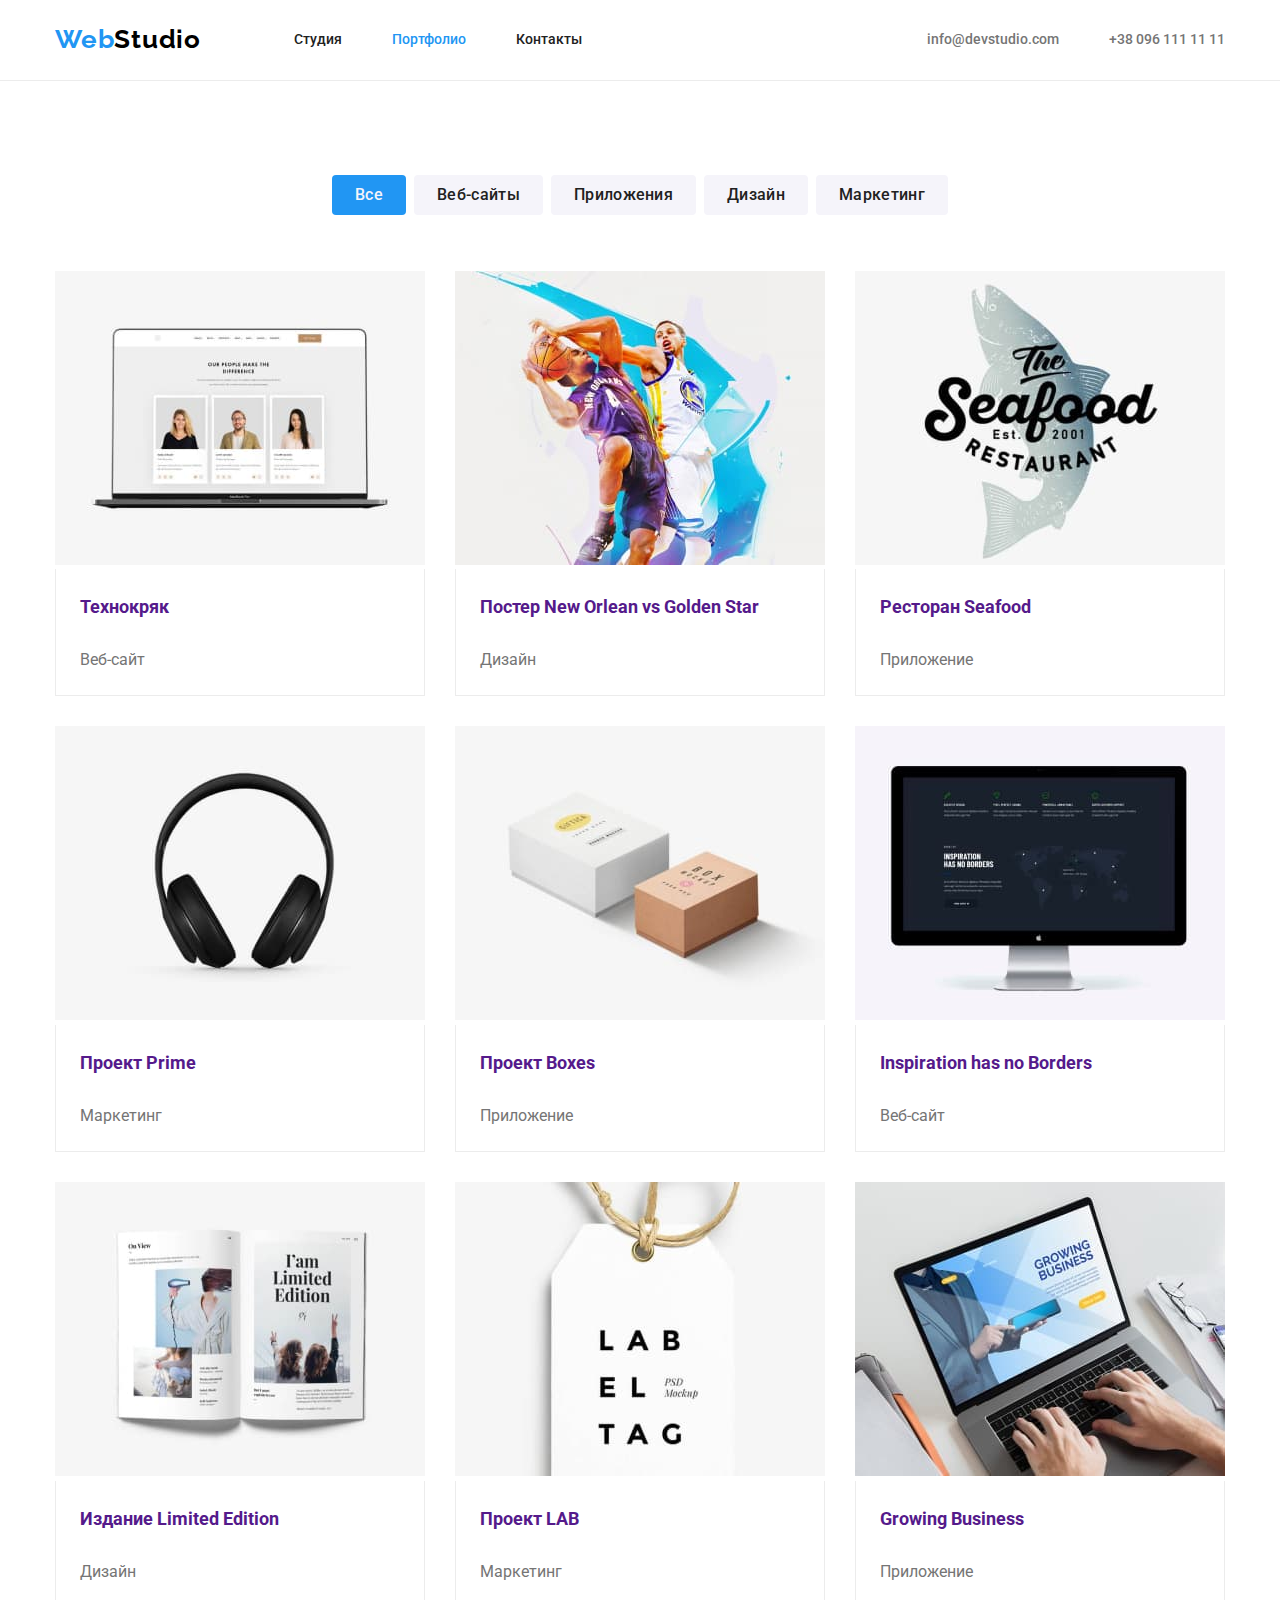
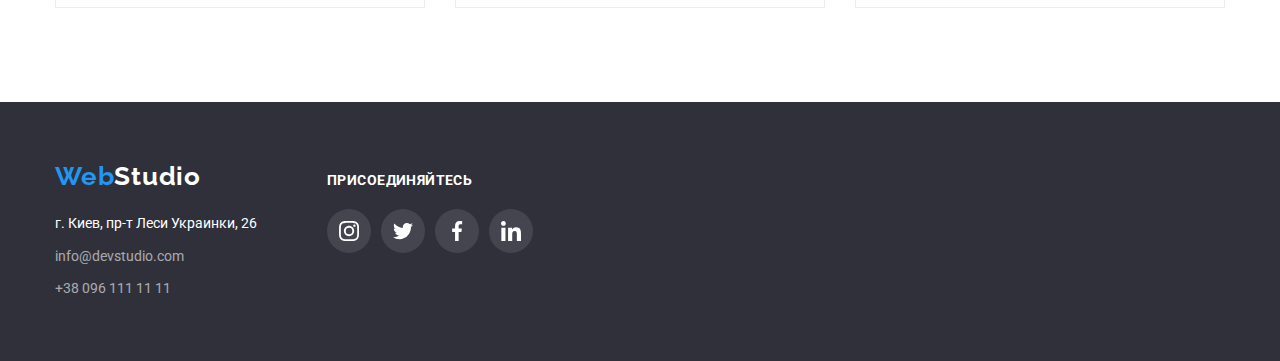
==== portfolio.html @ d3544915 "add and edit html and css" ====
<!DOCTYPE html>
<html lang="en">

<head>
    <meta charset="UTF-8">
    <meta http-equiv="X-UA-Compatible" content="IE=edge">
    <meta name="viewport" content="width=device-width, initial-scale=1.0">
    <title>Portfolio</title>
    <link
        href="https://fonts.googleapis.com/css2?family=Raleway:wght@700&family=Roboto:wght@400;500;700;900&display=swap"
        rel="stylesheet">
        <link rel="stylesheet" href="https://cdnjs.cloudflare.com/ajax/libs/modern-normalize/1.1.0/modern-normalize.min.css">
    <link rel="stylesheet" href="./css/styles.css">
</head>

<body>
    <!--site header-->
    <header class="page-header">
        <div class="container main-header">
            <nav class="nav-header">
                <a href="/" class="logo"> <span class="logo-web">Web</span>Studio </a>
                <ul class="site-nav list">
                    <li class="item"> <a href="./index.html" class="link "> Студия</a> </li>
                    <li class="item"> <a href="./portfolio.html" class="link current"> Портфолио</a> </li>
                    <li class="item"> <a href="" class="link"> Контакты</a> </li>
                </ul>
            </nav>
            <ul class="auth-nav list">
                <li class="item"> <a href="mailto:info@devstudio.com" class="link"> info@devstudio.com </a> </li>
                <li class="item"><a href="tel:+380961111111" class="link"> +38 096 111 11 11 </a> </li>
            </ul>
        </div>
    </header>

    <main>       
        <section class="our-works">
            <div class="container">
            <h1 class="name">наши работы</h1>
            <ul class="buttons-works list">
                <li class="btn"><button type="button" class="item first">Все</button></li>
                <li class="btn"><button type="button" class="item secondary">Веб-сайты</button></li>
                <li class="btn"><button type="button" class="item secondary">Приложения</button></li>
                <li class="btn"><button type="button" class="item secondary">Дизайн</button></li>
                <li class="btn"><button type="button" class="item secondary">Маркетинг</button></li>
            </ul>
                <ul class="works list">
                    <li class="item"> 
                        <a href="" class="work-link"><img src="./images/technocryak.jpg" alt="фото на мониторе ноутбука" width="370">
                        <div class="form"> 
                            <h3 class="title">Технокряк</h3>
                        <p class="description">Веб-сайт</p></a>
                    </div>
                    </li>
                    <li class="item">
                        <a href="" class="work-link"> <img src="./images/neworlean.jpg" alt="два баскетболиста" width="370">
                        <div class="form">  
                        <h3 class="title">Постер New Orlean vs Golden Star</h3>
                        <p class="description">Дизайн</p> </a>
                    </div>
                    </li>
                    <li class="item"> 
                        <a href="" class="work-link"><img src="./images/seafood.jpg" alt="логотип ресторана" width="370">
                        <div class="form">  
                        <h3 class="title">Ресторан Seafood</h3>
                        <p class="description">Приложение</p></a>
                    </div>
                    </li>
                    <li class="item">
                        <a href="" class="work-link"><img src="./images/prime.jpg" alt="наушники" width="370">
                        <div class="form">                        
                            <h3 class="title">Проект Prime</h3>
                        <p class="description">Маркетинг</p></a> 
                    </div>
                    </li>
                    <li class="item"> 
                        <a href="" class="work-link"><img src="./images/boxes.jpg" alt="два коробка" width="370">
                        <div class="form">  
                        <h3 class="title">Проект Boxes</h3>
                        <p class="description">Приложение</p></a>
                    </div>
                    </li>
                    <li class="item"> 
                        <a href="" class="work-link"><img src="./images/inspiration.jpg" alt="изображение сайта на мониторе"
                            width="370">
                            <div class="form">    
                            <h3 class="title">Inspiration has no Borders</h3>
                        <p class="description">Веб-сайт</p></a>
                    </div>
                    </li>
                    <li class="item"> 
                        <a href="" class="work-link"><img src="./images/limited.jpg" alt="раскрытая книга" width="370">
                        <div class="form"> 
                        <h3 class="title">Издание Limited Edition</h3>
                        <p class="description">Дизайн</p></a>
                    </div>
                    </li>
                    <li class="item"> 
                        <a href="" class="work-link"><img src="./images/lab.jpg" alt="бирка" width="370">
                        <div class="form">   
                        <h3 class="title">Проект LAB</h3>
                        <p class="description">Маркетинг</p></a> 
                    </div>
                    </li>
                    <li class="item"> 
                        <a href="" class="work-link"><img src="./images/growing.jpg" alt="работа на ноутбуке" width="370">
                        <div class="form">  
                        <h3 class="title">Growing Business</h3>
                        <p class="description">Приложение</p></a>
                    </div>
                    </li>
                </ul>
        </div>
        </section>
    </main>
    <!--footer-->
    <footer class="information">
        <div class="container footer-contacts">
                  <div> <a href="/" class="logo-footer"> Web<span class="logo-studio">Studio </span></a>
                            <address class="contacts">
                    <p class="address">г. Киев, пр-т Леси Украинки, 26</p>
                    <ul class="address-list">
                        <li class="mail-tel"> <a href="mailto:info@example.com" class="link"> info@devstudio.com </a> </li>
                        <li class="mail-tel"> <a href="tel:+380961111111" class="link"> +38 096 111 11 11 </a></li>
                    </ul>
                </address>  
             </div>         
        <div class="footer-social-main">
            <a href="" class="invite">ПРИСОЕДИНЯЙТЕСЬ</a>
        <div class="footer-social">
             <ul class="footer-social-list"> 
               <li class="footer-social-item">
                <a href="" class="footer-social-link">
                    <svg class="social-icon" width="20" height="20"> 
                        <use href="./images/icons.svg#icon-instagram"></use>
                    </svg>
                </a>
               </li>
               <li class="footer-social-item">
                <a href="" class="footer-social-link">
                    <svg class="social-icon" width="20" height="20"> 
                        <use href="./images/icons.svg#icon-twitter"></use>
                    </svg>
                </a>
            </li>
            <li class="footer-social-item">
                <a href="" class="footer-social-link">
                    <svg class="social-icon" width="20" height="20"> 
                        <use href="./images/icons.svg#icon-facebook"></use>
                    </svg>
                </a>
            </li>
            <li class="footer-social-item">
                <a href="" class="footer-social-link">
                    <svg class="social-icon" width="20" height="20"> 
                        <use href="./images/icons.svg#icon-linkedin"></use>
                    </svg>
                </a>
            </li>
            </ul>
</div>
        </div>        
    </footer>
</body>

</html>
---- css/styles.css ----
:root {
    --primary-text-color: #212121;
    --description-text-color: #757575;
    --main-title-color: #ffffff;
    --contact-text-color: rgba: (f,f,f, 0.6);
    --background-button-color: #2196F3;
--backgroud-color: #2F303A;
--button-work-color: #F5F4FA;
}

body {
    background-color: #fff;
    color: #212121;
    font-family: roboto, sans-serif;
}
p {
    margin-top: 0px;
    margin-bottom: 0px;
}

ul {
    list-style: none;   
    margin: 0px;
    padding: 0px;
}

.container {
    margin-left: auto;
    margin-right: auto;  
    width: 1200px;
    padding-left: 15px;
    padding-right: 15px;
}
  .page-header { 
      border-bottom: 1px solid #ECECEC;
}

.main-header {
    display: flex;
    align-items: center;
    }

.nav-header {
    display: flex;
   align-items: center;
   
}

.site-nav {
    display: flex;
    margin: 0px;
    padding: 0px;
    
 }
     
.site-nav .item + .item {
    margin-left: 50px;
}

.logo {
   margin-right: 93px;
    color: #000;
   font-family: Raleway, sans-serif; 
font-weight: bold;
font-size: 26px;
line-height: 1.2;
letter-spacing: 0.03em;
    text-decoration: none ;
}

.logo-web {
    color: #2196F3;
}

.site-nav .link {
    display: block;
   padding-top: 32px;
   padding-bottom: 32px;

    color: var(--primary-text-color);
font-weight: 500;
font-size: 14px;
line-height: 1.14;
text-decoration: none;
cursor: pointer;
} 

.site-nav .link:hover,
.site-nav .link:focus {
    color: #2196F3;
}

.link.current {
color: var(--background-button-color);
}

.auth-nav {
    display: flex;
    align-items: center;
    padding: 0px;
    margin: 0px;
    margin-left: auto;
    
}
.auth-nav .item + .item {
    margin-left: 50px;
}
.auth-nav .link {
     display: block;
     padding-top: 32px;
     padding-bottom: 32px;
  
color: var(--description-text-color);
font-weight: 500;
font-size: 14px;
line-height: 1.14;
text-decoration: none;
}

.envelope {
    margin-right: 10px;
fill: currentColor
}

.envelope:hover,
.envelope:focus {
color: #2196F3;
} 

.auth-nav .link:hover, 
 .auth-nav .link:focus {
     color: #2196F3
}

.our-works .name {
    display: none;
}

/* solution */

.solution {    
    padding-top: 200px;
    padding-bottom: 200px;
    margin-left: auto;
    margin-right: auto;
    height: 600px;
    max-width: 1600px;  
    background-color: var(--backgroud-color);
    background-image: linear-gradient(to right, rgba(47, 48, 58, 0.4), rgba(47, 48, 58, 0.4)),
    url(../images/header.jpg);
    background-repeat: no-repeat;
     background-size: cover; 
       background-position: center;
    
    color: #fff;
    text-align: center;
}
 .solution .title {
  margin-top: 0px;
 
font-weight: 900;
font-size: 44px;
line-height: 1.4;
letter-spacing: 0.06em;
text-transform: uppercase;
}

.solution .button-order {  
  
    padding: 10px 32px;
    box-shadow: 0px 4px 4px rgba(0, 0, 0, 0.15);
border-radius: 4px;
   
    font-family: inherit;
background-color: var(--background-button-color);
color: var(--main-title-color);
font-weight: bold;
font-size: 16px;
line-height: 1.9;
letter-spacing: 0.06em;
text-align: center;
cursor: pointer;
}


 
.section-title {
    display: none;   
}

/* advantages */
 .main {
     padding-top: 94px;
 }

/* .advant {    
    width: 1200px;
    padding-left: 15px;
    padding-right: 15px;
}*/

.advant-list {    
    display: flex;    
}

.advant-list .item {
width: 270px;
    margin-right: 30px;
}

.advant-list  .item:last-child {
margin-right: 0px;
}

.advant-list .title {
    color: var(--primary-text-color);
font-weight: bold;
font-size: 14px;
line-height: 1.2;
text-transform: uppercase;
margin-top: 0px;
margin-bottom: 10px;
}

.advant-list .description {
    color: var(--description-text-color);
font-weight: normal;
font-size: 14px;
line-height: 1.7;}

/* advantages */

.job-section {     
    padding-top:  94px;
    padding-bottom: 94px;
}

/* .job { 
width: 1200px;
padding-left: 15px;
padding-right: 15px;
}*/

.job-title {   
    margin: 0px;
    padding: 0px;
    margin-bottom: 50px;
    
font-weight: bold;
font-size: 36px;
line-height: 1.2;
text-align: center;
letter-spacing: 0.03em;
}

.job-list {
    display: flex;
}

.job-list .item:not(:last-child) {
    margin-right: 30px;
}

/* team */

.team-section {
        padding-top: 94px;
        padding-bottom: 94px;
        background: var(--button-work-color);
}

/* .team { 
    width: 1200px;
    padding-left: 15px;
    padding-right: 15px;
    }*/


.team-title {
    margin: 0px;
    padding: 0px;
    margin-bottom: 50px;
    
font-weight: bold;
font-size: 36px;
line-height: 1.2;
text-align: center;
letter-spacing: 0.03em;
}

.team-list {
    display: flex;    
}

.team-list .item {
background-color: var(--main-title-color);
box-shadow: 0px 1px 3px rgba(0, 0, 0, 0.12), 0px 1px 1px rgba(0, 0, 0, 0.14), 0px 2px 1px rgba(0, 0, 0, 0.2);
border-radius: 0px 0px 4px 4px;

}

.team-list .item:not(:last-child) {
    margin-right: 30px;
}

.team-list .name {
    margin: 0px;
    padding: 0px;
    margin-bottom: 10px;
    color: var(--primary-text-color);
   font-weight: 500;
font-size: 16px;
line-height: 1.2;
}

.team-list .position {
    color: var(--description-text-color);
font-weight: normal;
font-size: 14px;
line-height: 1.2;
margin-bottom: 16px;
}

.name-position {
    margin: 0px;
    padding: 0px;
    padding-top: 30px;
    padding-bottom: 30px;
    text-align: center;
}

.team-social {
    display: flex;
    justify-content: center;
}
 .social-item+.social-item {
     margin-left: 10px;
 }
.social-link {
    width: 44px;
    height: 44px;
    border-radius: 50%;
    background-color: #ffffff;
    display: flex;
    align-items: center;
    justify-content: center;
    fill: #AFB1B8;
    color: #ffffff;
}

.social-link:hover,
.social-link:focus {
    background-color: var(--background-button-color);
    fill: currentColor;
}

/* Our clients */

.client {
    padding-top: 94px;
        padding-bottom: 94px;
        background: var(--main-title-color);
}
 
.client-title {
    margin: 0px;
    padding: 0px;
    margin-bottom: 50px;
    
font-weight: bold;
font-size: 36px;
line-height: 1.2;
text-align: center;
letter-spacing: 0.03em;
}

 .client-list { 
    display: flex;
}

.client-link {
     width: 170px;
     height: 92px; 
    display: flex;
 align-items: center;
    justify-content: center;
    background-color: var(--main-title-color);
    border: solid 1px #AFB1B8;
    box-sizing: border-box;
    border-radius: 4px;
    fill: #AFB1B8;
    color: #ffffff;   
  
}

.client-link:hover,
.client-link:focus {
    border: solid 1px var(--background-button-color);
    
    fill: var(--background-button-color);
}


.client-item:not(:last-child) {
    margin-right: 30px;
}
 
.thumb {
    margin: 0px;
    padding: 0px;
    margin-bottom: 30px;
    padding: 25px 100px;
    background: #F5F4FA;
border-radius: 4px;
}

.picture {
    width: 70px;
    height: 70px;
    fill: var(--primary-text-color);
}

.picture:hover {
    fill: #2196F3;
}

/* Portfolio */


.our-works {
    
    padding-top: 94px; 
     padding-bottom: 94px;   
     
}

.buttons-works  {
    margin: 0px;
    padding: 0px;
    margin-bottom: 56px;
    display: flex;
    flex-wrap: wrap;
    justify-content: center;
}

.buttons-works .btn:not(:last-child) {
    margin-right: 8px;
} 
.buttons-works .item {
    min-width: 73px;
    padding: 6px 22px;
    border-radius: 4px;
    border: 1px solid transparent;
        font-family: inherit;    
    background-color: var(--button-work-color);
        color: var(--primary-text-color);
        font-weight: 500;
font-size: 16px;
line-height: 1.6;
letter-spacing: 0.02em;
cursor: pointer;
text-align: center;
}

.buttons-works .first {
    background-color: var(--background-button-color);
    color: var(--button-work-color);
}

.our-works .buttons-works .item:hover,
.our-works .buttons-works .item:focus {
    background-color: var(--background-button-color);
    color: var(--main-title-color);
    box-shadow: 0px 3px 1px rgba(0, 0, 0, 0.1), 0px 1px 2px rgba(0, 0, 0, 0.08), 0px 2px 2px rgba(0, 0, 0, 0.12);
}

.works {    
    margin: 0px;
    padding: 0px;
    margin-bottom: 114 px;
    display: flex;
    flex-wrap: wrap;
}

.form {
    padding: 20px 24px;
    border-right: 1px solid #ECECEC;
    border-bottom: 1px solid #ECECEC;
    border-left: 1px solid #ECECEC;
}

.works .title {
    margin: 0px;
    padding: 0px;
    margin-bottom: 20px;
   font-weight: bold;
font-size: 18px;
line-height: 2;
}

.works .item {
    margin: 0px;
    padding: 0px;

    max-width: 370px;
    margin-right: 30px;

}

.works .item:nth-child(3n) {
    margin-right: 0px;
}

.works .item:nth-child(-n+6) {
    margin-bottom: 30px;
} 

.works .description {
    color: var(--description-text-color);
    font-weight: normal;
font-size: 16px;
line-height: 1.9;
}

.work-link {
    display: block;
    text-decoration: none;
}

.works .item:hover {
border: solid 1px #eeeeee;
box-shadow: 0px 1px 1px rgba(0, 0, 0, 0.12), 0px 4px 4px rgba(0, 0, 0, 0.06), 1px 4px 6px rgba(0, 0, 0, 0.16);
}

/* footer */   

 .information {   
padding: 60px 0px;
background-color: var(--backgroud-color);
}

.footer-contacts {
    display: flex;
    align-items: baseline;
}

.logo-footer {    
    display: block;
    margin-bottom: 20px;
    color: #2196F3;
font-family: Raleway, sans-serif; 
font-weight: bold;
font-size: 26px;
line-height: 1,2;
letter-spacing: 0.03em;
    text-decoration: none ;
}

.logo-studio {
    color: var(--main-title-color);
}

.address {
    margin-bottom: 9px;
}

 .address-list .link {
     display: block;
     margin: 0px;
     padding: 0px;
 }
 
 .address-list .mail-tel:not(:last-child) {
     margin-bottom: 9px;
 }

.contacts .list  {
    padding-top: 0px;
}
.contacts .address {    
  font-style: normal;
  color: var(--main-title-color); 
  font-weight: normal;
font-size: 14px;
line-height: 1.7;
}

.contacts .link {
   
  font-style: normal;
  color: rgba(255, 255, 255, 0.6); 
  font-weight: normal;
font-size: 14px;
line-height: 1.7;
text-decoration: none;
} 

  .address-list .link:hover,
.address-list .link:focus {
   color: var(--main-title-color); 
}

.footer-social-list {
    display: flex;
}

.footer-social-main {
    margin-left: 70px;
    }

.invite {
    display: block;
    margin-bottom: 20px;
    color: #ffffff;
    font-family: Roboto;
font-style: normal;
font-weight: bold;
font-size: 14px;
line-height: 1.14;
letter-spacing: 0.03em;
text-decoration: none;
text-transform: uppercase;
}


.footer-social-item:not(:last-child) {
   margin-right: 10px;
}

.footer-social-link {
width: 44px;
height: 44px;
border-radius: 50%;
background-color: rgba(255, 255, 255, 0.1);
display: flex;
align-items: center;
justify-content: center;
fill: #ffffff;
color: #ffffff;
}



.footer-social-link:hover,
.footer-social-link:focus {
background-color: var(--background-button-color);
fill: currentColor;
}
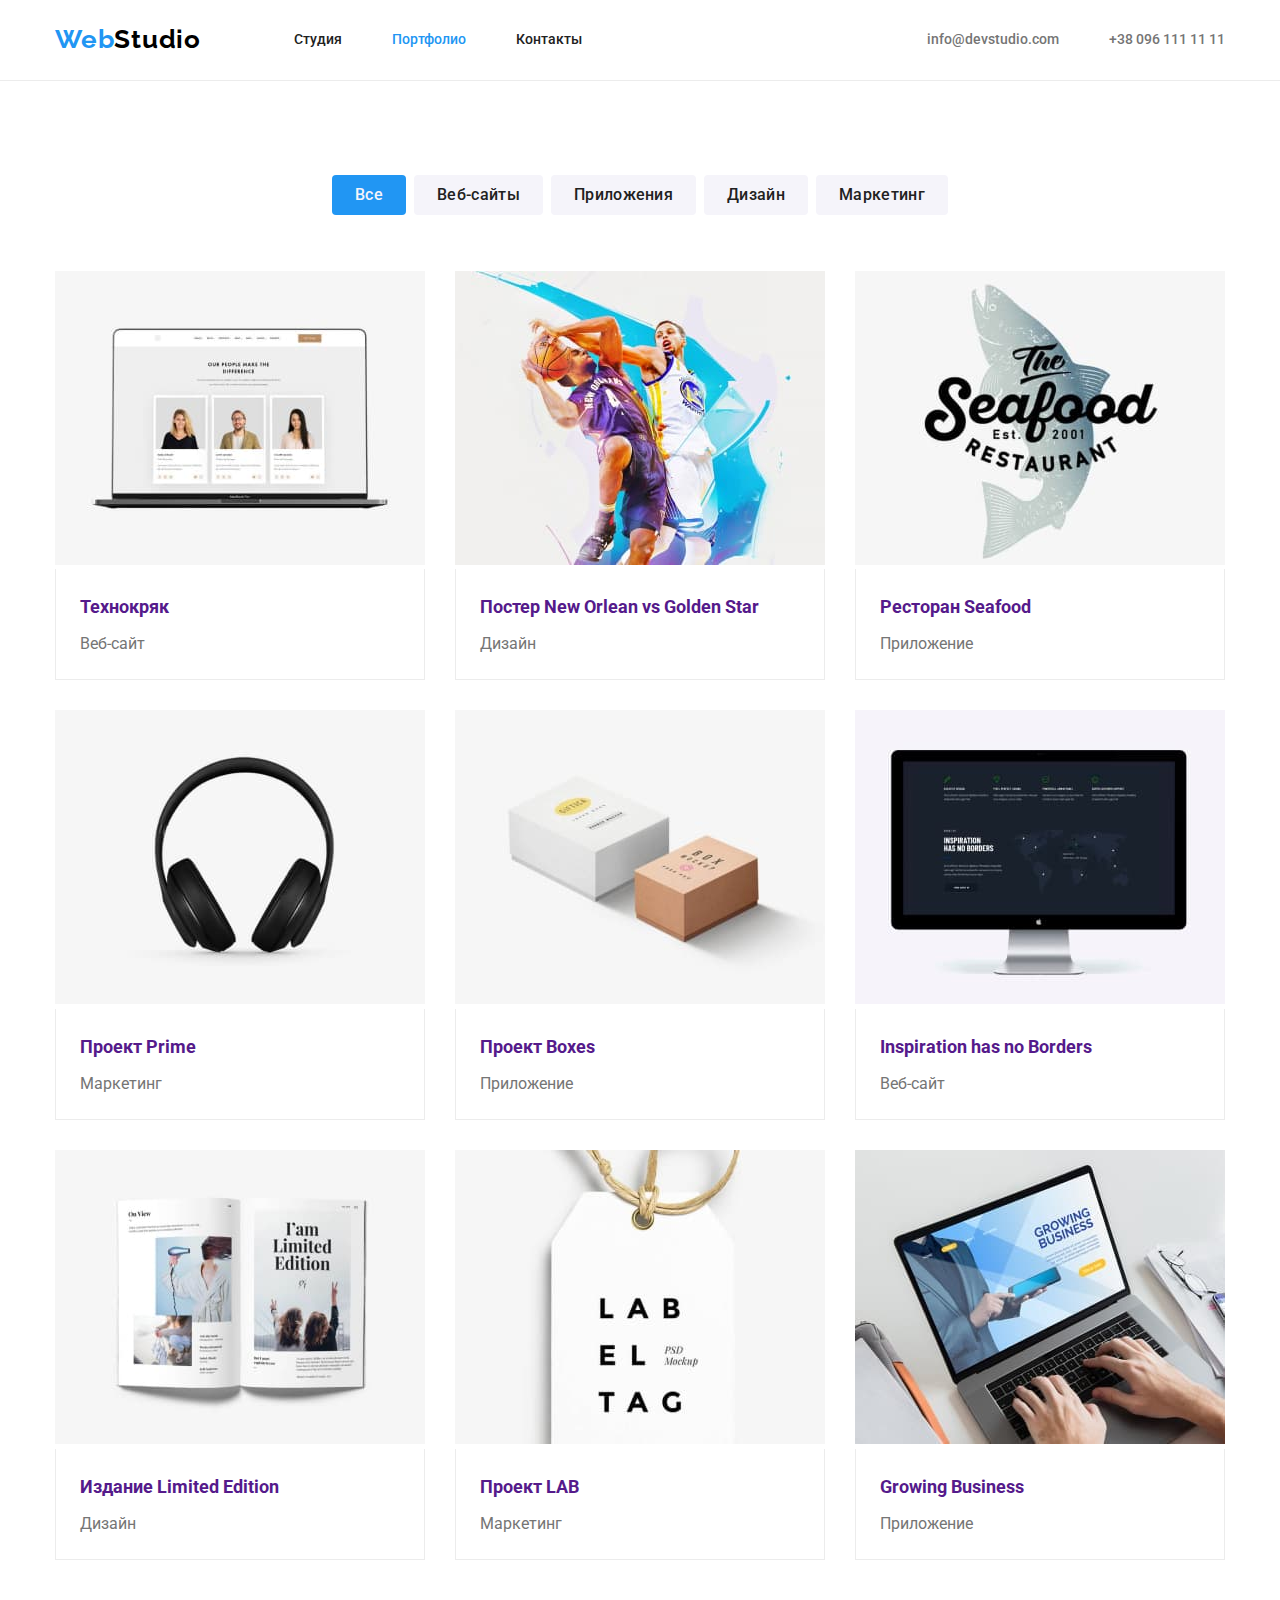
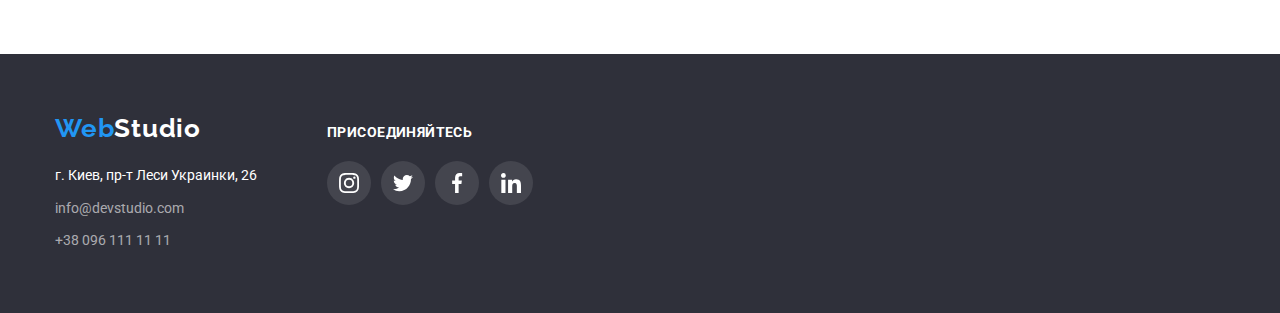
==== commit dcb6987a: "change header and portfolio" ====
--- a/portfolio.html
+++ b/portfolio.html
@@ -45,68 +45,78 @@
             </ul>
                 <ul class="works list">
                     <li class="item"> 
-                        <a href="" class="work-link"><img src="./images/technocryak.jpg" alt="фото на мониторе ноутбука" width="370">
-                        <div class="form"> 
+                       <a href="" class="work-link">
+                           <img src="./images/technocryak.jpg" alt="фото на мониторе ноутбука" width="370">
+                            <div class="form"> 
                             <h3 class="title">Технокряк</h3>
-                        <p class="description">Веб-сайт</p></a>
+                        <p class="description">Веб-сайт</p>
                     </div>
+                </a>
                     </li>
                     <li class="item">
                         <a href="" class="work-link"> <img src="./images/neworlean.jpg" alt="два баскетболиста" width="370">
                         <div class="form">  
                         <h3 class="title">Постер New Orlean vs Golden Star</h3>
-                        <p class="description">Дизайн</p> </a>
+                        <p class="description">Дизайн</p> 
                     </div>
+                </a>
                     </li>
                     <li class="item"> 
                         <a href="" class="work-link"><img src="./images/seafood.jpg" alt="логотип ресторана" width="370">
                         <div class="form">  
                         <h3 class="title">Ресторан Seafood</h3>
-                        <p class="description">Приложение</p></a>
+                        <p class="description">Приложение</p>
                     </div>
+                </a>
                     </li>
                     <li class="item">
                         <a href="" class="work-link"><img src="./images/prime.jpg" alt="наушники" width="370">
                         <div class="form">                        
                             <h3 class="title">Проект Prime</h3>
-                        <p class="description">Маркетинг</p></a> 
+                        <p class="description">Маркетинг</p> 
                     </div>
+                </a>
                     </li>
                     <li class="item"> 
                         <a href="" class="work-link"><img src="./images/boxes.jpg" alt="два коробка" width="370">
                         <div class="form">  
                         <h3 class="title">Проект Boxes</h3>
-                        <p class="description">Приложение</p></a>
+                        <p class="description">Приложение</p>
                     </div>
+                </a>
                     </li>
                     <li class="item"> 
                         <a href="" class="work-link"><img src="./images/inspiration.jpg" alt="изображение сайта на мониторе"
                             width="370">
                             <div class="form">    
                             <h3 class="title">Inspiration has no Borders</h3>
-                        <p class="description">Веб-сайт</p></a>
+                        <p class="description">Веб-сайт</p>
                     </div>
+                </a>
                     </li>
                     <li class="item"> 
                         <a href="" class="work-link"><img src="./images/limited.jpg" alt="раскрытая книга" width="370">
                         <div class="form"> 
                         <h3 class="title">Издание Limited Edition</h3>
-                        <p class="description">Дизайн</p></a>
+                        <p class="description">Дизайн</p>
                     </div>
+                </a>
                     </li>
                     <li class="item"> 
                         <a href="" class="work-link"><img src="./images/lab.jpg" alt="бирка" width="370">
                         <div class="form">   
                         <h3 class="title">Проект LAB</h3>
-                        <p class="description">Маркетинг</p></a> 
+                        <p class="description">Маркетинг</p>
                     </div>
+                </a> 
                     </li>
                     <li class="item"> 
                         <a href="" class="work-link"><img src="./images/growing.jpg" alt="работа на ноутбуке" width="370">
                         <div class="form">  
                         <h3 class="title">Growing Business</h3>
-                        <p class="description">Приложение</p></a>
+                        <p class="description">Приложение</p>
                     </div>
+                </a>
                     </li>
                 </ul>
         </div>
@@ -126,7 +136,7 @@
              </div>         
         <div class="footer-social-main">
             <a href="" class="invite">ПРИСОЕДИНЯЙТЕСЬ</a>
-        <div class="footer-social">
+      
              <ul class="footer-social-list"> 
                <li class="footer-social-item">
                 <a href="" class="footer-social-link">
@@ -157,7 +167,7 @@
                 </a>
             </li>
             </ul>
-</div>
+
         </div>        
     </footer>
 </body>
--- a/css/styles.css
+++ b/css/styles.css
@@ -31,6 +31,7 @@
     padding-left: 15px;
     padding-right: 15px;
 }
+
   .page-header { 
       border-bottom: 1px solid #ECECEC;
 }
@@ -43,14 +44,12 @@
 .nav-header {
     display: flex;
    align-items: center;
-   
-}
+   }
 
 .site-nav {
     display: flex;
     margin: 0px;
-    padding: 0px;
-    
+    padding: 0px;    
  }
      
 .site-nav .item + .item {
@@ -107,6 +106,8 @@
 }
 .auth-nav .link {
      display: block;
+     display: flex;
+     align-items: center;
      padding-top: 32px;
      padding-bottom: 32px;
   
@@ -181,8 +182,6 @@
 text-align: center;
 cursor: pointer;
 }
-
-
  
 .section-title {
     display: none;   
@@ -193,12 +192,6 @@
      padding-top: 94px;
  }
 
-/* .advant {    
-    width: 1200px;
-    padding-left: 15px;
-    padding-right: 15px;
-}*/
-
 .advant-list {    
     display: flex;    
 }
@@ -228,18 +221,34 @@
 font-size: 14px;
 line-height: 1.7;}
 
+.thumb {
+    display: flex;
+    align-items: center;
+    justify-content: center;
+    margin: 0px;
+    padding: 0px;
+    margin-bottom: 30px;
+    height: 92px;
+    background: #F5F4FA;
+border-radius: 4px;
+}
+
+.picture {
+    width: 70px;
+    height: 70px;
+    fill: var(--primary-text-color);
+}
+
+.picture:hover {
+    fill: #2196F3;
+}
+
 /* advantages */
 
 .job-section {     
     padding-top:  94px;
     padding-bottom: 94px;
 }
-
-/* .job { 
-width: 1200px;
-padding-left: 15px;
-padding-right: 15px;
-}*/
 
 .job-title {   
     margin: 0px;
@@ -268,13 +277,6 @@
         padding-bottom: 94px;
         background: var(--button-work-color);
 }
-
-/* .team { 
-    width: 1200px;
-    padding-left: 15px;
-    padding-right: 15px;
-    }*/
-
 
 .team-title {
     margin: 0px;
@@ -405,24 +407,7 @@
     margin-right: 30px;
 }
  
-.thumb {
-    margin: 0px;
-    padding: 0px;
-    margin-bottom: 30px;
-    padding: 25px 100px;
-    background: #F5F4FA;
-border-radius: 4px;
-}
-
-.picture {
-    width: 70px;
-    height: 70px;
-    fill: var(--primary-text-color);
-}
-
-.picture:hover {
-    fill: #2196F3;
-}
+
 
 /* Portfolio */
 
@@ -446,6 +431,12 @@
 .buttons-works .btn:not(:last-child) {
     margin-right: 8px;
 } 
+
+.btn:hover {
+    box-shadow: 0px 3px 1px rgba(0, 0, 0, 0.1), 0px 1px 2px rgba(0, 0, 0, 0.08), 0px 2px 2px rgba(0, 0, 0, 0.12);
+border-radius: 4px;
+}
+
 .buttons-works .item {
     min-width: 73px;
     padding: 6px 22px;
@@ -490,9 +481,10 @@
 }
 
 .works .title {
-    margin: 0px;
-    padding: 0px;
-    margin-bottom: 20px;
+    display: block;
+    margin: 0px;
+    padding: 0px;
+    margin-bottom: 4px;
    font-weight: bold;
 font-size: 18px;
 line-height: 2;
@@ -527,8 +519,8 @@
     text-decoration: none;
 }
 
-.works .item:hover {
-border: solid 1px #eeeeee;
+.work-link:hover {
+
 box-shadow: 0px 1px 1px rgba(0, 0, 0, 0.12), 0px 4px 4px rgba(0, 0, 0, 0.06), 1px 4px 6px rgba(0, 0, 0, 0.16);
 }
 
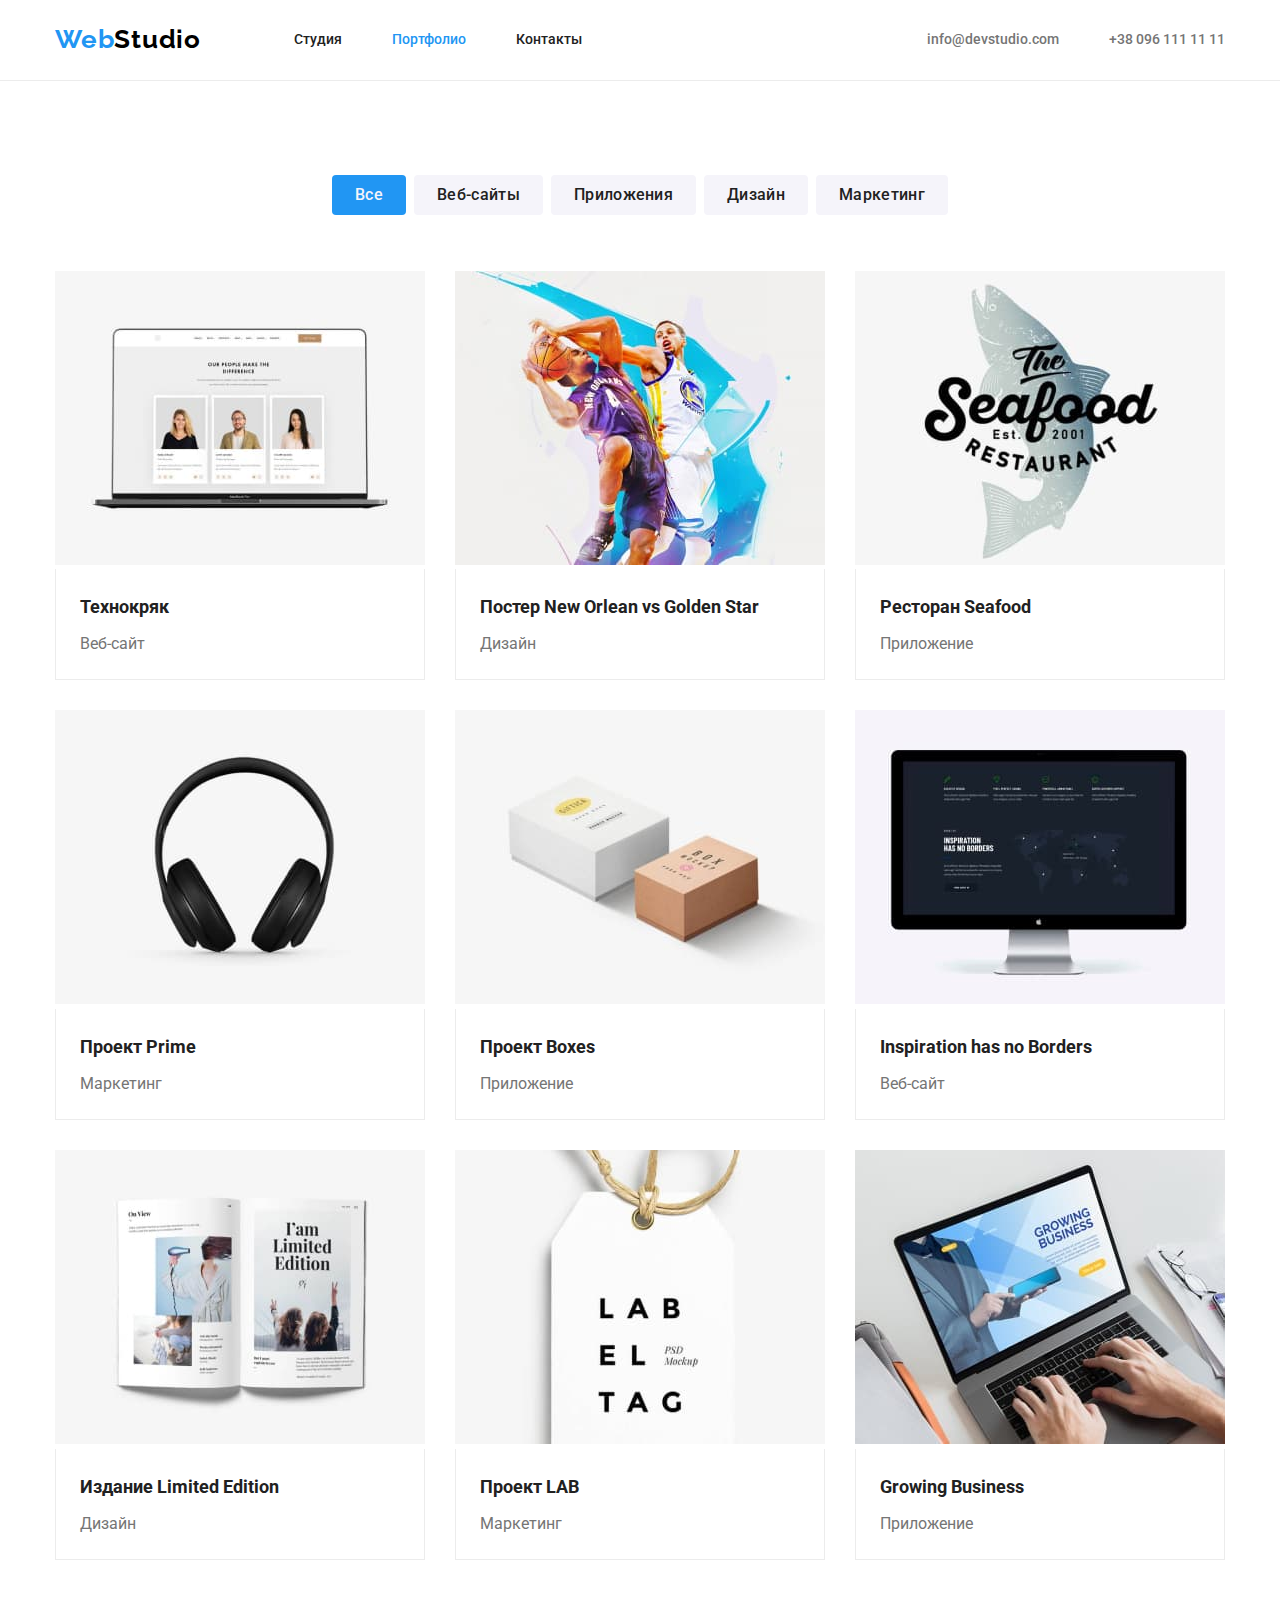
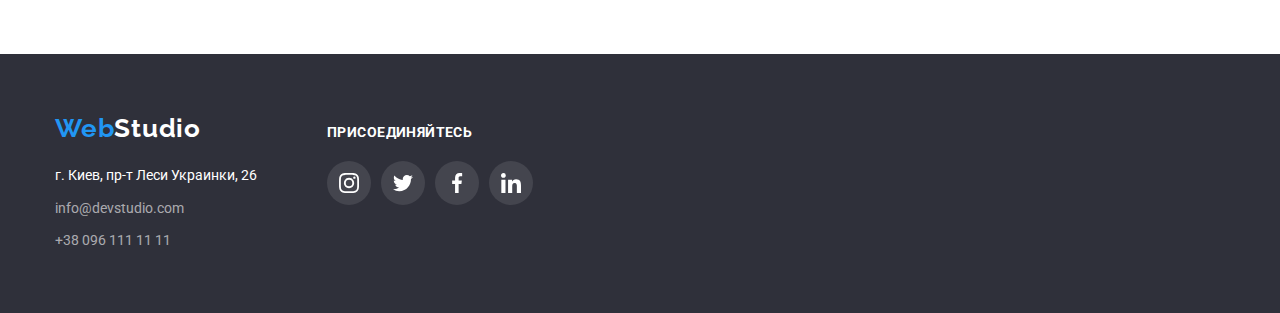
==== commit c3b014dc: "add change" ====
--- a/portfolio.html
+++ b/portfolio.html
@@ -135,7 +135,7 @@
                 </address>  
              </div>         
         <div class="footer-social-main">
-            <a href="" class="invite">ПРИСОЕДИНЯЙТЕСЬ</a>
+            <p class="invite">ПРИСОЕДИНЯЙТЕСЬ</a>
       
              <ul class="footer-social-list"> 
                <li class="footer-social-item">
--- a/css/styles.css
+++ b/css/styles.css
@@ -317,7 +317,6 @@
 
 .team-list .position {
     color: var(--description-text-color);
-font-weight: normal;
 font-size: 14px;
 line-height: 1.2;
 margin-bottom: 16px;
@@ -481,13 +480,13 @@
 }
 
 .works .title {
-    display: block;
     margin: 0px;
     padding: 0px;
     margin-bottom: 4px;
    font-weight: bold;
 font-size: 18px;
 line-height: 2;
+color: var(--primary-text-color);
 }
 
 .works .item {
@@ -509,7 +508,7 @@
 
 .works .description {
     color: var(--description-text-color);
-    font-weight: normal;
+    
 font-size: 16px;
 line-height: 1.9;
 }
@@ -519,8 +518,8 @@
     text-decoration: none;
 }
 
-.work-link:hover {
-
+.work-link:hover,
+.work-link:focus {
 box-shadow: 0px 1px 1px rgba(0, 0, 0, 0.12), 0px 4px 4px rgba(0, 0, 0, 0.06), 1px 4px 6px rgba(0, 0, 0, 0.16);
 }
 
@@ -601,11 +600,10 @@
     }
 
 .invite {
-    display: block;
+    
     margin-bottom: 20px;
     color: #ffffff;
-    font-family: Roboto;
-font-style: normal;
+    
 font-weight: bold;
 font-size: 14px;
 line-height: 1.14;
